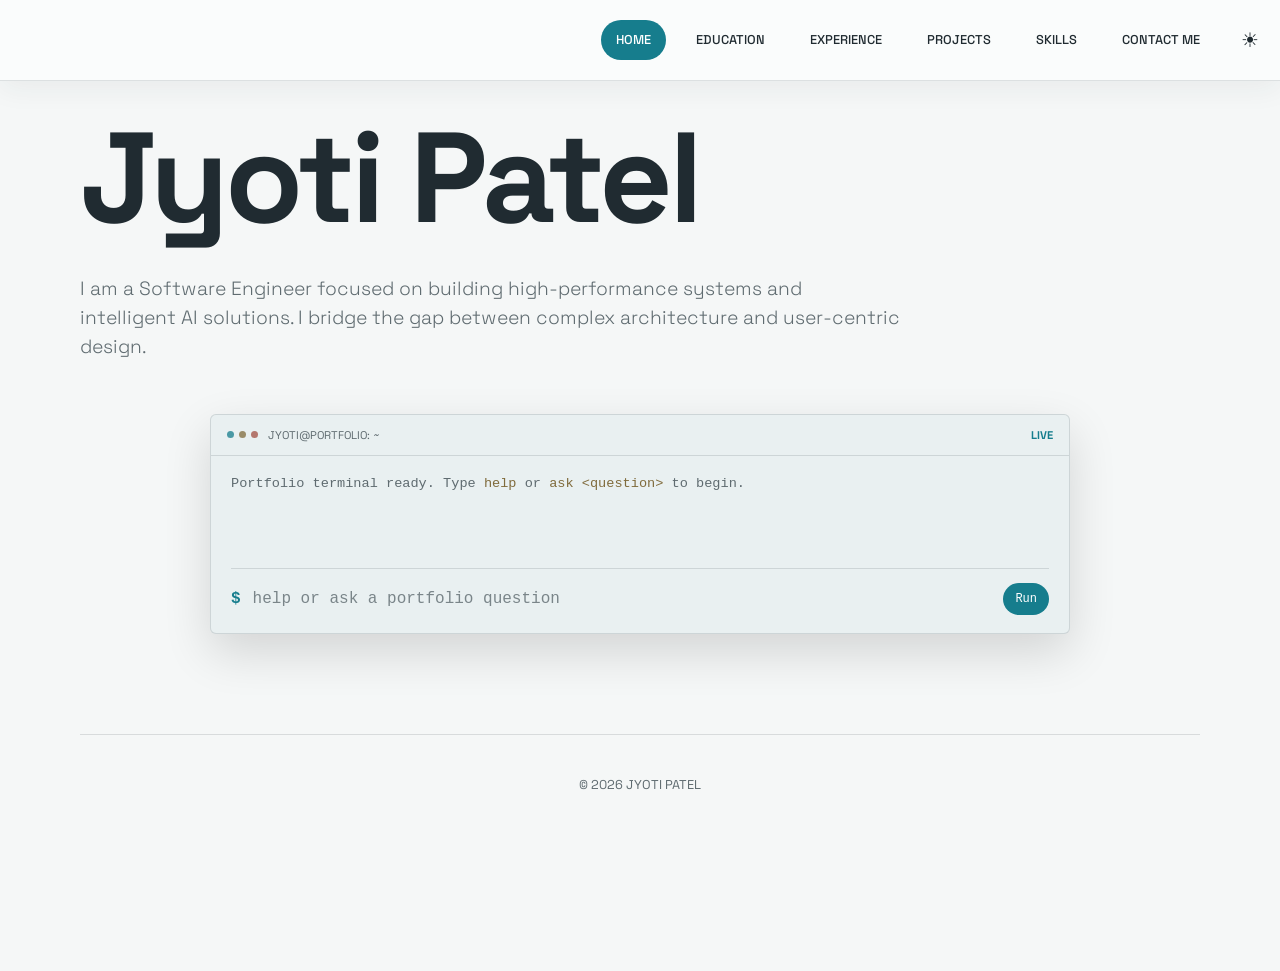
==== index.html @ c955ac4b "Initial portfolio" ====
<!DOCTYPE html>
<html lang="en">
<head>
    <meta charset="UTF-8">
    <title>JYOTI PATEL | SOFTWARE ENGINEER</title>
    <link rel="stylesheet" href="style.css">
</head>
<body>
    <header>
        <nav>
            <ul>
                <li><a href="index.html" class="nav-btn active">Home</a></li>
                <li><a href="education.html" class="nav-btn">Education</a></li>
                <li><a href="experience.html" class="nav-btn">Experience</a></li>
                <li><a href="projects.html" class="nav-btn">Projects</a></li>
                <li><a href="skill.html" class="nav-btn">Skills</a></li>
                <li><a href="contact.html" class="nav-btn">Contact Me</a></li>
                <li>
                    <button class="theme-toggle" type="button" aria-label="Switch to light mode">
                        <span class="theme-toggle__icon" aria-hidden="true">&#9790;</span>
                    </button>
                </li>
            </ul>
        </nav>
    </header>
    <div class="wrapper">
        <section class="hero">
            <h1>Jyoti Patel</h1>
            <div class="summary">
                I am a Software Engineer focused on building high-performance systems and intelligent AI solutions. I bridge the gap between complex architecture and user-centric design.
            </div>
        </section>
        <section class="terminal" aria-label="Interactive portfolio terminal">
            <div class="terminal__bar" aria-hidden="true">
                <span class="terminal__dots"><span></span><span></span><span></span></span>
                <span>jyoti@portfolio: ~</span>
                <span class="terminal__live">LIVE</span>
            </div>
            <div class="terminal__output" id="terminal-output" role="log" aria-live="polite" aria-relevant="additions">
                <p class="terminal__line">Portfolio terminal ready. Type <code>help</code> or <code>ask &lt;question&gt;</code> to begin.</p>
            </div>
            <form class="terminal__form" id="terminal-form" autocomplete="off">
                <label class="terminal__prompt" for="terminal-input">$</label>
                <input id="terminal-input" name="command" type="text" placeholder="help or ask a portfolio question" aria-label="Terminal command" spellcheck="false" autocomplete="off">
                <button class="terminal__submit" type="submit">Run</button>
            </form>
        </section>
        <footer class="site-footer home-footer">
            <div>&copy; 2026 JYOTI PATEL</div>
        </footer>
    </div>
    <script src="script.js"></script>
</body>
</html>
---- style.css ----
@import url('https://fonts.googleapis.com/css2?family=Space+Grotesk:wght@300;500;700&display=swap');

:root {
    color-scheme: light;
    --bg: #F5F7F7;
    --fg: #202B31;
    --accent: #167D8D;
    --muted: #5F6B70;
    --card-bg: #FFFFFF;
    --border: 1px solid rgba(35, 55, 61, 0.14);
    --header-bg: rgba(250, 252, 252, 0.94);
    --control-border: rgba(35, 55, 61, 0.2);
    --accent-soft: rgba(22, 125, 141, 0.12);
    --accent-shadow: rgba(22, 125, 141, 0.2);
    --code-bg: #E9F0F1;
    --code-string: #A34F43;
    --code-property: #806B3C;
    --active-fg: #FFFFFF;
}

:root[data-theme="dark"] {
    color-scheme: dark;
    --bg: #0F172A;
    --fg: #F8FAFC;
    --accent: #38BDF8;
    --muted: #94A3B8;
    --card-bg: #1E293B;
    --border: 1px solid rgba(255, 255, 255, 0.1);
    --header-bg: rgba(15, 23, 42, 0.9);
    --control-border: rgba(255, 255, 255, 0.2);
    --accent-soft: rgba(56, 189, 248, 0.14);
    --accent-shadow: rgba(56, 189, 248, 0.2);
    --code-bg: #111B2E;
    --code-string: #F3A26D;
    --code-property: #E9C46A;
    --active-fg: #0F172A;
}

* { margin: 0; padding: 0; box-sizing: border-box; }
html { scroll-behavior: smooth; }
body { font-family: 'Space Grotesk', sans-serif; background-color: var(--bg); color: var(--fg); line-height: 1.5; min-height: 100vh; }

.wrapper { max-width: 1200px; margin: 0 auto; padding: 120px 40px; }

header {
    position: fixed; top: 0; left: 0; width: 100%; background: var(--header-bg);
    backdrop-filter: blur(10px); border-bottom: var(--border); z-index: 1000;
    box-shadow: 0 8px 28px rgba(32, 43, 49, 0.06);
    padding: 20px 10px; display: flex; justify-content: flex-end; align-items: center;
}

.logo { font-weight: 700; font-size: 1.5rem; color: var(--accent); text-decoration: none; letter-spacing: -1px; }

nav { width: 100%; }
nav ul { display: flex; justify-content: flex-end; align-items: center; flex-wrap: wrap; gap: 15px; list-style: none; }

.nav-btn {
    display: inline-flex; align-items: center; justify-content: center; min-height: 40px;
    padding: 9px 14px; border: 1px solid transparent; border-radius: 999px;
    text-decoration: none; color: var(--fg); font-weight: 500; text-transform: uppercase;
    font-size: 0.8rem; transition: transform 0.18s ease, background-color 0.18s ease, color 0.18s ease;
}

.nav-btn:hover:not(.active) { transform: translateY(-2px); background-color: var(--accent-soft); color: var(--accent); }
.nav-btn.active { background-color: var(--accent); color: var(--active-fg); }
.nav-btn:active { transform: scale(0.96); }
.nav-btn:focus-visible { outline: 2px solid var(--accent); outline-offset: 3px; }

.theme-toggle { display: inline-grid; place-items: center; width: 40px; height: 40px; border: 0; border-radius: 50%; background: transparent; color: var(--fg); cursor: pointer; transition: transform 0.18s ease, background-color 0.18s ease, color 0.18s ease, box-shadow 0.18s ease; }
.theme-toggle:hover { transform: translateY(-2px); background: var(--accent-soft); color: var(--accent); box-shadow: 0 0 0 6px var(--accent-soft); }
.theme-toggle:active { transform: scale(0.9); box-shadow: 0 0 0 3px var(--accent-soft); }
.theme-toggle:focus-visible { outline: 2px solid var(--accent); outline-offset: 3px; }
.theme-toggle__icon { font-size: 1.25rem; line-height: 1; }

.hero h1 { font-size: clamp(3rem, 10vw, 8rem); font-weight: 700; letter-spacing: -4px; line-height: 0.9; margin-bottom: 40px; }
.summary { font-size: 1.2rem; max-width: 700px; font-weight: 300; color: var(--muted); margin-bottom: 60px; }
.hero .summary { max-width: 820px; margin-bottom: 0; }
.code-property { color: var(--code-property); }
.code-string { color: var(--code-string); }
.terminal { width: min(860px, calc(100% - 48px)); min-width: 0; margin: 52px auto 0; overflow: hidden; border: var(--border); border-radius: 6px; background: var(--code-bg); box-shadow: 0 18px 48px rgba(0, 0, 0, 0.14); animation: terminal-float 4.5s ease-in-out infinite; }
.terminal:hover, .terminal:focus-within { animation-play-state: paused; }
@keyframes terminal-float { 0%, 100% { transform: translateY(0); } 50% { transform: translateY(-6px); } }
.terminal__bar { display: flex; align-items: center; gap: 10px; padding: 12px 16px; border-bottom: var(--border); color: var(--muted); font-size: 0.7rem; text-transform: uppercase; }
.terminal__dots { display: inline-flex; gap: 5px; }
.terminal__dots span { width: 7px; height: 7px; border-radius: 50%; background: var(--accent); opacity: 0.75; }
.terminal__dots span:nth-child(2) { background: var(--code-property); }
.terminal__dots span:nth-child(3) { background: var(--code-string); }
.terminal__live { margin-left: auto; color: var(--accent); font-weight: 700; }
.terminal__output { min-height: 112px; max-height: 250px; overflow-y: auto; padding: 18px 20px 8px; font-family: Consolas, 'Courier New', monospace; font-size: 0.85rem; }
.terminal__line { margin-bottom: 10px; color: var(--muted); white-space: pre-wrap; overflow-wrap: anywhere; }
.terminal__line code { color: var(--code-property); }
.terminal__line--command { color: var(--accent); }
.terminal__line--response { color: var(--fg); }
.terminal__line--error { color: var(--code-string); }
.terminal__form { display: flex; align-items: center; gap: 12px; margin: 0 20px; padding: 14px 0 18px; border-top: var(--border); font-family: Consolas, 'Courier New', monospace; }
.terminal__prompt { color: var(--accent); font-weight: 700; }
.terminal__form input { flex: 1; min-width: 0; border: 0; outline: 0; background: transparent; color: var(--fg); font: inherit; }
.terminal__form input::placeholder { color: var(--muted); opacity: 0.8; }
.terminal__form:focus-within { border-color: var(--accent); }
.terminal__submit { padding: 7px 12px; border: 0; border-radius: 999px; background: var(--accent); color: var(--active-fg); font: inherit; font-size: 0.75rem; cursor: pointer; transition: transform 0.18s ease, opacity 0.18s ease; }
.terminal__submit:hover { transform: translateY(-1px); opacity: 0.85; }
.terminal__submit:active { transform: scale(0.96); }
.terminal__submit:focus-visible { outline: 2px solid var(--accent); outline-offset: 3px; }
.skills-intro { max-width: 900px; margin-bottom: 36px; }
.skills-grid { display: grid; grid-template-columns: repeat(auto-fit, minmax(132px, 1fr)); gap: 14px; }
.skill-item { display: flex; min-height: 148px; padding: 20px 12px; flex-direction: column; align-items: center; justify-content: center; gap: 8px; border: var(--border); background: var(--card-bg); text-align: center; transition: transform 0.18s ease, border-color 0.18s ease, box-shadow 0.18s ease; }
.skill-item:hover { transform: translateY(-3px); border-color: var(--accent); box-shadow: 0 10px 24px rgba(0, 0, 0, 0.12); }
.skill-item img { width: 42px; height: 42px; object-fit: contain; }
.skill-item h3 { color: var(--fg); font-size: 0.95rem; }
.skill-item span { color: var(--muted); font-size: 0.65rem; }
.about-vibe { display: grid; grid-template-columns: minmax(0, 0.9fr) minmax(0, 1.1fr); gap: 40px; margin-top: 72px; padding-top: 32px; border-top: var(--border); }
.about-vibe__lead > span { color: var(--accent); font-size: 0.7rem; font-weight: 700; }
.about-vibe__lead h2 { margin-top: 12px; font-size: 2rem; line-height: 1.15; }
.about-vibe__details { display: grid; grid-template-columns: repeat(auto-fit, minmax(160px, 1fr)); gap: 24px; }
.about-vibe__details h3 { margin-bottom: 8px; color: var(--accent); font-size: 0.85rem; }
.about-vibe__details p { color: var(--muted); font-size: 0.9rem; }

.cta-btn {
    display: inline-block; text-decoration: none; background-color: var(--accent); color: var(--active-fg);
    padding: 18px 36px; font-weight: 700; text-transform: uppercase; font-size: 0.9rem; transition: all 0.3s;
}
.cta-btn:hover { transform: translateY(-3px); box-shadow: 0 10px 20px var(--accent-shadow); }

.site-footer { display: flex; flex-direction: column; justify-content: center; align-items: center; gap: 12px; margin-top: 100px; padding: 32px 0 48px; border-top: var(--border); color: var(--muted); font-size: 0.8rem; text-align: center; text-transform: uppercase; }
.home-footer { padding: 40px 0 56px; }

.page-title { font-size: 3rem; margin-bottom: 60px; color: var(--accent); letter-spacing: -2px; }
.education-summary { max-width: 900px; margin: -24px 0 32px; font-size: 1rem; }
.back-home { display: block; width: fit-content; margin: 0 0 32px auto; color: var(--muted); font-size: 0.8rem; text-decoration: none; text-transform: uppercase; transition: color 0.18s ease, transform 0.18s ease; }
.back-home:hover { color: var(--accent); transform: translateX(-3px); }
.back-home:focus-visible { outline: 2px solid var(--accent); outline-offset: 4px; }

/* Ladder UI (Education & Experience) */
.ladder { position: relative; max-width: 800px; margin: 0 auto; padding: 40px 0; }
.ladder::before {
    content: ''; position: absolute; left: 50%; top: 0; bottom: 0; width: 2px;
    background: var(--accent); transform: translateX(-50%); opacity: 0.3;
}
.ladder-step { position: relative; width: 100%; margin-bottom: 60px; display: flex; justify-content: center; align-items: center; }
.ladder-step::before { content: ''; position: absolute; z-index: 2; top: 50%; left: 50%; width: 12px; height: 12px; border: 2px solid var(--accent); border-radius: 50%; background: var(--bg); transform: translate(-50%, -50%); transition: background-color 0.2s ease, box-shadow 0.2s ease; }
.ladder-step::after { content: ''; position: absolute; top: 50%; left: 45%; width: 10%; height: 1px; background: var(--accent); opacity: 0.25; transform: scaleX(0.75); transition: opacity 0.2s ease, transform 0.2s ease; }
.ladder-content { position: relative; z-index: 1; width: 45%; padding: 30px; border: var(--border); border-radius: 8px; background: var(--card-bg); box-shadow: 0 10px 28px rgba(32, 43, 49, 0.07); transition: transform 0.22s ease, border-color 0.22s ease, box-shadow 0.22s ease; }
.ladder-content:hover { z-index: 3; border-color: var(--accent); box-shadow: 0 16px 32px rgba(32, 43, 49, 0.13); }
.ladder-step:nth-child(odd) .ladder-content:hover { transform: translate(5px, -4px); }
.ladder-step:nth-child(even) .ladder-content:hover { transform: translate(-5px, -4px); }
.ladder-step:has(.ladder-content:hover)::before { background: var(--accent); box-shadow: 0 0 0 5px var(--accent-soft); }
.ladder-step:has(.ladder-content:hover)::after { opacity: 0.8; transform: scaleX(1); }
.ladder-step:nth-child(odd) .ladder-content { margin-right: auto; text-align: right; }
.ladder-step:nth-child(even) .ladder-content { margin-left: auto; text-align: left; }
.ladder-content h3 { color: var(--accent); margin-bottom: 5px; }
.ladder-content .sub { font-weight: 700; font-size: 0.9rem; margin-bottom: 5px; }
.ladder-content .date { font-size: 0.8rem; color: var(--muted); }
.ladder-content .grade { display: inline-flex; margin-top: 12px; padding: 5px 9px; align-items: center; gap: 7px; border-radius: 4px; background: var(--accent-soft); color: var(--accent); font-size: 0.78rem; }
.ladder-content .grade span { font-size: 0.62rem; font-weight: 700; text-transform: uppercase; }
.ladder-content .grade strong { font-size: 0.78rem; }

/* Projects Grid */
.project-grid { display: grid; grid-template-columns: repeat(auto-fill, minmax(350px, 1fr)); gap: 30px; }
.project-card {
    background: var(--card-bg); border: var(--border); padding: 40px; text-decoration: none;
    color: var(--fg); transition: all 0.3s; display: flex; flex-direction: column; justify-content: space-between;
}
.project-card:hover { border-color: var(--accent); transform: translateY(-5px); }
.project-card h3 { font-size: 1.8rem; margin-bottom: 15px; color: var(--accent); }
.project-card p { color: var(--muted); margin-bottom: 20px; }
.project-card .link-text { font-weight: 700; text-transform: uppercase; font-size: 0.8rem; letter-spacing: 1px; }

/* Contact Page */
.social-grid { display: flex; flex-wrap: wrap; gap: 15px; margin-bottom: 60px; }
.social-btn {
    display: grid; place-items: center; width: 48px; height: 48px;
    border: 0; border-radius: 50%; background: transparent;
    text-decoration: none; color: var(--muted); transition: transform 0.18s ease, background-color 0.18s ease, color 0.18s ease, box-shadow 0.18s ease;
}
.social-btn svg { width: 22px; height: 22px; fill: none; stroke: currentColor; stroke-width: 1.8; stroke-linecap: round; stroke-linejoin: round; }
.social-btn:hover { transform: translateY(-3px) scale(1.05); background: var(--accent-soft); color: var(--accent); box-shadow: 0 0 0 6px var(--accent-soft); }
.social-btn:active { transform: scale(0.92); box-shadow: 0 0 0 3px var(--accent-soft); }
.social-btn:focus-visible { outline: 2px solid var(--accent); outline-offset: 3px; }

.contact-form { max-width: 600px; display: flex; flex-direction: column; gap: 20px; }
.form-group { display: flex; flex-direction: column; gap: 8px; }
.form-group label { font-size: 0.8rem; text-transform: uppercase; color: var(--muted); font-weight: 700; }
.form-group input, .form-group textarea {
    background: var(--card-bg); border: var(--border); padding: 15px; color: var(--fg);
    font-family: inherit; font-size: 1rem; outline: none;
}
.form-group input:focus, .form-group textarea:focus { border-color: var(--accent); }

@media (max-width: 768px) {
    header { padding: 12px 10px; }
    nav ul { justify-content: center; column-gap: 4px; row-gap: 2px; }
    .nav-btn { min-height: 36px; padding: 8px 10px; font-size: 0.72rem; }
    .hero h1 { font-size: 3rem; }
    .terminal { width: calc(100% - 32px); margin-top: 32px; }
    .home-footer { margin-top: 64px; }
    .terminal__form { margin: 0 14px; gap: 8px; }
    .terminal__output { padding-right: 14px; padding-left: 14px; }
    .about-vibe { grid-template-columns: 1fr; gap: 24px; margin-top: 52px; }
    .ladder::before { left: 20px; }
    .ladder-step { justify-content: flex-start; padding-left: 50px; }
    .ladder-step::before { left: 20px; }
    .ladder-step::after { left: 20px; width: 30px; }
    .ladder-content { width: 100%; margin: 0 !important; text-align: left !important; }
    .hero h1 { font-size: 3rem; }
}

@media (prefers-reduced-motion: reduce) {
    .nav-btn, .theme-toggle, .social-btn, .terminal__submit, .skill-item { transition: none; }
    .nav-btn:hover, .nav-btn:active, .theme-toggle:hover, .theme-toggle:active, .social-btn:hover, .social-btn:active, .terminal__submit:hover, .terminal__submit:active, .skill-item:hover { transform: none; }
    .terminal { animation: none; }
    .ladder-content, .ladder-step::before, .ladder-step::after { transition: none; }
    .ladder-step:nth-child(odd) .ladder-content:hover, .ladder-step:nth-child(even) .ladder-content:hover { transform: none; }
}
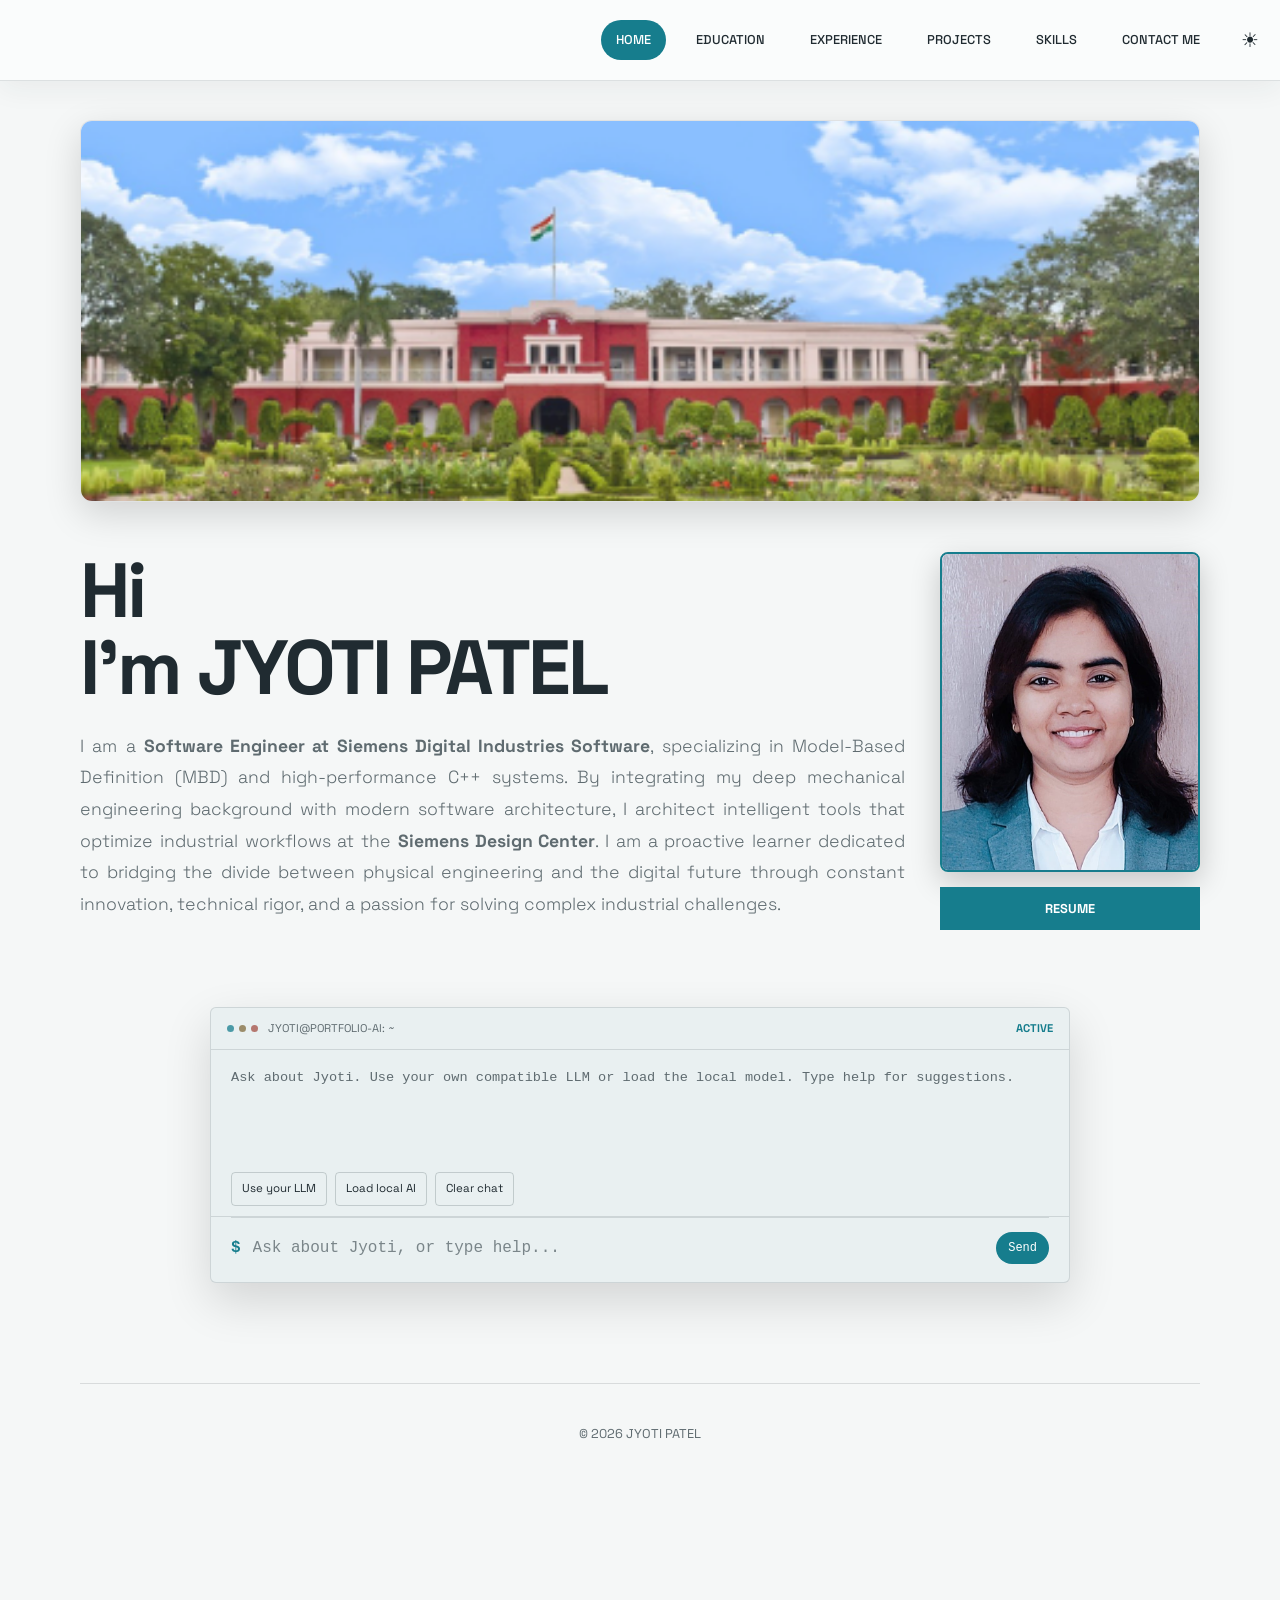
==== commit fc85af0b: "Initial commit - portfolio" ====
--- a/index.html
+++ b/index.html
@@ -1,10 +1,63 @@
-
 <!DOCTYPE html>
 <html lang="en">
 <head>
     <meta charset="UTF-8">
     <title>JYOTI PATEL | SOFTWARE ENGINEER</title>
     <link rel="stylesheet" href="style.css">
+    <style>
+        .hero-layout {
+            position: relative;
+        }
+        .profile-card-right {
+            float: right;
+            width: 260px;
+            margin: 0 0 25px 35px;
+            text-align: center;
+        }
+        .profile-photo {
+            width: 100%;
+            height: 320px;
+            border-radius: 8px;
+            object-fit: cover;
+            border: 2px solid var(--accent);
+            box-shadow: 0 10px 30px rgba(0, 0, 0, 0.2);
+            display: block;
+            margin-bottom: 15px;
+        }
+        .hero-content h1 {
+            font-size: clamp(2.5rem, 6vw, 5rem);
+            font-weight: 900;
+            letter-spacing: -0.04em;
+            line-height: 1;
+            margin-bottom: 25px;
+            color: var(--fg);
+        }
+        .hero-content .summary {
+            font-size: 1.1rem;
+            font-weight: 300;
+            color: var(--muted);
+            line-height: 1.8;
+            text-align: justify;
+            text-justify: inter-word;
+            margin-bottom: 30px;
+        }
+        .clearfix::after {
+            content: "";
+            clear: both;
+            display: table;
+        }
+        @media (max-width: 768px) {
+            .profile-card-right {
+                float: none;
+                width: 100%;
+                max-width: 280px;
+                margin: 0 auto 30px auto;
+            }
+            .profile-photo {
+                height: 280px;
+            }
+        }
+    </style>
 </head>
 <body>
     <header>
@@ -18,38 +71,82 @@
                 <li><a href="contact.html" class="nav-btn">Contact Me</a></li>
                 <li>
                     <button class="theme-toggle" type="button" aria-label="Switch to light mode">
-                        <span class="theme-toggle__icon" aria-hidden="true">&#9790;</span>
+                        <span class="theme-toggle__icon" aria-hidden="true">☾</span>
                     </button>
                 </li>
             </ul>
         </nav>
     </header>
+
     <div class="wrapper">
-        <section class="hero">
-            <h1>Jyoti Patel</h1>
-            <div class="summary">
-                I am a Software Engineer focused on building high-performance systems and intelligent AI solutions. I bridge the gap between complex architecture and user-centric design.
+            
+        <!-- Full Width IIT (ISM) Image Banner -->
+        <div class="full-width-banner">
+            <img src="assets/skills/IITISM.png" alt="IIT (ISM) Dhanbad Campus & Architecture">
+        </div>
+
+        <section class="hero hero-layout clearfix">
+            <div class="profile-card-right">
+                <img src="assets/skills/photo.jpg" alt="Jyoti Patel" class="profile-photo">
+                <a class="cta-btn" href="assets/Jyoti_Patel_Resume.pdf" download style="display: block; width: 100%; padding: 12px 20px; font-size: 0.8rem; text-align: center;">Resume</a>
+            </div>
+
+            <div class="hero-content">
+                <h1>Hi <br> I'm JYOTI PATEL</h1>
+                <div class="summary">
+                    I am a <strong>Software Engineer at Siemens Digital Industries Software</strong>, specializing in Model-Based Definition (MBD) and high-performance C++ systems. By integrating my deep mechanical engineering background with modern software architecture, I architect intelligent tools that optimize industrial workflows at the <strong>Siemens Design Center</strong>. I am a proactive learner dedicated to bridging the divide between physical engineering and the digital future through constant innovation, technical rigor, and a passion for solving complex industrial challenges.
+                </div>
             </div>
         </section>
-        <section class="terminal" aria-label="Interactive portfolio terminal">
+
+        <section class="terminal" aria-label="Interactive portfolio chatbot terminal">
             <div class="terminal__bar" aria-hidden="true">
                 <span class="terminal__dots"><span></span><span></span><span></span></span>
-                <span>jyoti@portfolio: ~</span>
-                <span class="terminal__live">LIVE</span>
+                <span class="terminal__title">jyoti@portfolio-ai: ~</span>
+                <span class="terminal__live">ACTIVE</span>
             </div>
             <div class="terminal__output" id="terminal-output" role="log" aria-live="polite" aria-relevant="additions">
-                <p class="terminal__line">Portfolio terminal ready. Type <code>help</code> or <code>ask &lt;question&gt;</code> to begin.</p>
+                <p class="terminal__line">Ask about Jyoti. Use your own compatible LLM or load the local model. Type <code style="color: var(--accent-color);">help</code> for suggestions.</p>
+            </div>
+            <div class="terminal__toolbar">
+                <button class="terminal__tool-button" id="terminal-llm-settings" type="button">Use your LLM</button>
+                <button class="terminal__tool-button terminal__model-load" id="terminal-ai-toggle" type="button">Load local AI</button>
+                <button class="terminal__tool-button" id="terminal-clear" type="button">Clear chat</button>
             </div>
             <form class="terminal__form" id="terminal-form" autocomplete="off">
                 <label class="terminal__prompt" for="terminal-input">$</label>
-                <input id="terminal-input" name="command" type="text" placeholder="help or ask a portfolio question" aria-label="Terminal command" spellcheck="false" autocomplete="off">
-                <button class="terminal__submit" type="submit">Run</button>
+                <input id="terminal-input" name="command" type="text" placeholder="Ask about Jyoti, or type help..." aria-label="Terminal command or AI prompt" spellcheck="false" autocomplete="off">
+                <button class="terminal__submit" type="submit">Send</button>
             </form>
         </section>
+        <dialog class="llm-dialog" id="llm-settings" aria-labelledby="llm-settings-title">
+            <form class="llm-dialog__form" id="llm-settings-form">
+                <h2 id="llm-settings-title">Connect your LLM</h2>
+                <p>Use an OpenAI-compatible chat completions endpoint. Your key stays in this tab's memory and is sent directly to the endpoint you enter. The endpoint must allow browser requests (CORS).</p>
+                <div class="llm-dialog__field">
+                    <label for="llm-endpoint">Chat completions URL</label>
+                    <input id="llm-endpoint" name="endpoint" type="url" value="https://api.openai.com/v1/chat/completions" required autocomplete="url">
+                </div>
+                <div class="llm-dialog__field">
+                    <label for="llm-model">Model name</label>
+                    <input id="llm-model" name="model" type="text" placeholder="Model ID" required autocomplete="off">
+                </div>
+                <div class="llm-dialog__field">
+                    <label for="llm-api-key">API key <span>(optional for local endpoints)</span></label>
+                    <input id="llm-api-key" name="apiKey" type="password" autocomplete="off" spellcheck="false">
+                </div>
+                <p class="llm-dialog__status" id="llm-settings-status" role="status"></p>
+                <div class="llm-dialog__actions">
+                    <button class="llm-dialog__button" id="llm-clear" type="button">Forget connection</button>
+                    <button class="llm-dialog__button" id="llm-cancel" type="button">Cancel</button>
+                    <button class="llm-dialog__button llm-dialog__button--primary" type="submit">Connect</button>
+                </div>
+            </form>
+        </dialog>
         <footer class="site-footer home-footer">
-            <div>&copy; 2026 JYOTI PATEL</div>
+            <div>© 2026 JYOTI PATEL</div>
         </footer>
     </div>
     <script src="script.js"></script>
 </body>
-</html>
+</html>
--- a/style.css
+++ b/style.css
@@ -73,9 +73,7 @@
 .theme-toggle:focus-visible { outline: 2px solid var(--accent); outline-offset: 3px; }
 .theme-toggle__icon { font-size: 1.25rem; line-height: 1; }
 
-.hero h1 { font-size: clamp(3rem, 10vw, 8rem); font-weight: 700; letter-spacing: -4px; line-height: 0.9; margin-bottom: 40px; }
-.summary { font-size: 1.2rem; max-width: 700px; font-weight: 300; color: var(--muted); margin-bottom: 60px; }
-.hero .summary { max-width: 820px; margin-bottom: 0; }
+.hero h1 { font-size: clamp(3rem, 10vw, 8rem); font-weight: 900; letter-spacing: -0.04em; line-height: 0.9; margin: 0 0 40px 0; color: var(--fg); } .accent-dot { color: var(--accent); } .summary { font-size: 1.2rem; font-weight: 300; color: var(--muted); margin-bottom: 60px; width: 100%; max-width: none; text-align: justify; text-justify: inter-word; }
 .code-property { color: var(--code-property); }
 .code-string { color: var(--code-string); }
 .terminal { width: min(860px, calc(100% - 48px)); min-width: 0; margin: 52px auto 0; overflow: hidden; border: var(--border); border-radius: 6px; background: var(--code-bg); box-shadow: 0 18px 48px rgba(0, 0, 0, 0.14); animation: terminal-float 4.5s ease-in-out infinite; }
@@ -93,6 +91,11 @@
 .terminal__line--command { color: var(--accent); }
 .terminal__line--response { color: var(--fg); }
 .terminal__line--error { color: var(--code-string); }
+.terminal__toolbar { display: flex; align-items: center; flex-wrap: wrap; gap: 8px; padding: 10px 20px; border-bottom: var(--border); }
+.terminal__tool-button { min-height: 34px; padding: 6px 10px; border: 1px solid var(--control-border); border-radius: 4px; background: transparent; color: var(--fg); font: inherit; font-size: 0.72rem; cursor: pointer; }
+.terminal__tool-button:hover { border-color: var(--accent); color: var(--accent); }
+.terminal__tool-button:focus-visible { outline: 2px solid var(--accent); outline-offset: 2px; }
+.terminal__tool-button:disabled { cursor: wait; opacity: 0.65; }
 .terminal__form { display: flex; align-items: center; gap: 12px; margin: 0 20px; padding: 14px 0 18px; border-top: var(--border); font-family: Consolas, 'Courier New', monospace; }
 .terminal__prompt { color: var(--accent); font-weight: 700; }
 .terminal__form input { flex: 1; min-width: 0; border: 0; outline: 0; background: transparent; color: var(--fg); font: inherit; }
@@ -102,6 +105,22 @@
 .terminal__submit:hover { transform: translateY(-1px); opacity: 0.85; }
 .terminal__submit:active { transform: scale(0.96); }
 .terminal__submit:focus-visible { outline: 2px solid var(--accent); outline-offset: 3px; }
+.llm-dialog { width: min(520px, calc(100vw - 32px)); max-height: calc(100vh - 32px); margin: auto; padding: 0; overflow-y: auto; border: var(--border); border-radius: 6px; background: var(--card-bg); color: var(--fg); box-shadow: 0 24px 70px rgba(0, 0, 0, 0.3); }
+.llm-dialog::backdrop { background: rgba(15, 23, 42, 0.62); backdrop-filter: blur(3px); }
+.llm-dialog__form { display: flex; flex-direction: column; gap: 16px; padding: 24px; }
+.llm-dialog__form h2 { font-size: 1.35rem; line-height: 1.25; }
+.llm-dialog__form > p { color: var(--muted); font-size: 0.85rem; line-height: 1.6; }
+.llm-dialog__field { display: flex; flex-direction: column; gap: 6px; }
+.llm-dialog__field label { font-size: 0.78rem; font-weight: 700; }
+.llm-dialog__field label span { color: var(--muted); font-weight: 400; }
+.llm-dialog__field input { width: 100%; min-height: 40px; padding: 9px 10px; border: var(--border); border-radius: 3px; background: var(--bg); color: var(--fg); font: inherit; font-size: 0.85rem; }
+.llm-dialog__field input:focus { outline: 2px solid var(--accent); outline-offset: 1px; }
+.llm-dialog__status { min-height: 1.2em; }
+.llm-dialog__actions { display: flex; flex-wrap: wrap; justify-content: flex-end; gap: 8px; }
+.llm-dialog__button { min-height: 38px; padding: 8px 12px; border: 1px solid var(--control-border); border-radius: 4px; background: transparent; color: var(--fg); font: inherit; font-size: 0.75rem; cursor: pointer; }
+.llm-dialog__button:hover { border-color: var(--accent); color: var(--accent); }
+.llm-dialog__button--primary { border-color: var(--accent); background: var(--accent); color: var(--active-fg); }
+.llm-dialog__button:focus-visible { outline: 2px solid var(--accent); outline-offset: 2px; }
 .skills-intro { max-width: 900px; margin-bottom: 36px; }
 .skills-grid { display: grid; grid-template-columns: repeat(auto-fit, minmax(132px, 1fr)); gap: 14px; }
 .skill-item { display: flex; min-height: 148px; padding: 20px 12px; flex-direction: column; align-items: center; justify-content: center; gap: 8px; border: var(--border); background: var(--card-bg); text-align: center; transition: transform 0.18s ease, border-color 0.18s ease, box-shadow 0.18s ease; }
@@ -126,10 +145,284 @@
 .home-footer { padding: 40px 0 56px; }
 
 .page-title { font-size: 3rem; margin-bottom: 60px; color: var(--accent); letter-spacing: -2px; }
-.education-summary { max-width: 900px; margin: -24px 0 32px; font-size: 1rem; }
 .back-home { display: block; width: fit-content; margin: 0 0 32px auto; color: var(--muted); font-size: 0.8rem; text-decoration: none; text-transform: uppercase; transition: color 0.18s ease, transform 0.18s ease; }
 .back-home:hover { color: var(--accent); transform: translateX(-3px); }
 .back-home:focus-visible { outline: 2px solid var(--accent); outline-offset: 4px; }
+
+
+.project-page .section-subtitle {
+    font-size: 0.9rem;
+    letter-spacing: 0.2rem;
+    color: var(--accent);
+    margin: 40px 0 20px 0;
+    border-bottom: 1px solid rgba(255, 255, 255, 0.1);
+    padding-bottom: 10px;
+    text-transform: uppercase;
+}
+
+
+.project-page .portfolio-intro h3 {
+    font-size: 0.8rem;
+    letter-spacing: 0.2rem;
+    text-transform: uppercase;
+    color: var(--accent);
+    margin-bottom: 12px;
+}
+
+.project-page .portfolio-intro p {
+    color: var(--muted);
+    max-width: 820px;
+    line-height: 1.8;
+    font-size: 1rem;
+}
+
+.project-page .project-grid {
+    margin-bottom: 60px;
+}
+
+.project-page .project-card {
+    position: relative;
+    background: rgba(255, 255, 255, 0.02);
+    border: 1px solid rgba(255, 255, 255, 0.14);
+    border-radius: 18px;
+    padding: 35px;
+    display: flex;
+    flex-direction: column;
+    justify-content: space-between;
+    text-decoration: none;
+    color: inherit;
+    transition: all 0.3s ease;
+    box-shadow: inset 0 0 0 1px rgba(255, 255, 255, 0.04);
+}
+
+.project-page .project-card::before {
+    content: "";
+    position: absolute;
+    inset: 10px;
+    border: 1px solid rgba(56, 189, 248, 0.18);
+    border-radius: 12px;
+    pointer-events: none;
+}
+
+.project-page .project-card:hover {
+    border-color: var(--accent);
+    background: rgba(56, 189, 248, 0.12);
+    transform: translateY(-4px);
+    box-shadow: 0 16px 32px rgba(56, 189, 248, 0.12), inset 0 0 0 1px rgba(56, 189, 248, 0.18);
+}
+
+.project-page .project-card h3 {
+    font-size: 1.4rem;
+    line-height: 1.3;
+    margin-bottom: 15px;
+    color: var(--fg);
+}
+
+.project-page .project-card p {
+    font-size: 0.95rem;
+    color: var(--muted);
+    line-height: 1.7;
+    margin-bottom: 25px;
+}
+
+.project-page .link-text {
+    font-size: 0.8rem;
+    letter-spacing: 0.1rem;
+    text-transform: uppercase;
+    color: var(--fg);
+    display: inline-flex;
+    align-items: center;
+    gap: 8px;
+    font-weight: 600;
+}
+
+.project-page .project-card:hover .link-text {
+    color: var(--accent);
+}
+
+/* Shared detail-page styles */
+.project-meta {
+    font-size: 0.85rem;
+    letter-spacing: 0.15rem;
+    color: var(--accent);
+    text-transform: uppercase;
+    margin-bottom: 10px;
+    font-weight: 600;
+}
+
+.project-detail .page-title {
+    line-height: 1.2;
+    width: 100%;
+    margin-bottom: 25px;
+    font-size: 2.5rem;
+    text-align: left;
+    max-width: none;
+}
+
+.project-detail .summary,
+.project-summary {
+    width: 100%;
+    max-width: none;
+    font-size: 1.1rem;
+    color: var(--fg);
+    margin-bottom: 50px;
+    border-left: 2px solid var(--accent);
+    padding-left: 20px;
+    text-align: justify;
+    text-justify: inter-word;
+    line-height: 1.8;
+    font-style: italic;
+}
+
+.project-detail ~ .ladder-content,
+.project-detail ~ .project-section {
+    width: 100%;
+    max-width: none;
+    margin-bottom: 40px;
+    display: block;
+    clear: both;
+    text-align: justify;
+}
+
+.project-detail ~ .ladder-content h3,
+.project-detail ~ .project-section h3 {
+    font-size: 0.9rem;
+    letter-spacing: 0.2rem;
+    text-transform: uppercase;
+    margin-bottom: 15px;
+    color: var(--fg);
+    opacity: 0.8;
+    border-bottom: 1px solid rgba(255, 255, 255, 0.1);
+    padding-bottom: 10px;
+}
+
+.project-detail ~ .ladder-content p,
+.project-detail ~ .project-section p {
+    width: 100%;
+    max-width: none;
+    color: var(--muted);
+    line-height: 1.9;
+    text-align: justify;
+    text-justify: inter-word;
+    margin-bottom: 12px;
+    display: block;
+    font-size: 1.02rem;
+}
+
+.project-detail ~ .ladder-content ul,
+.project-detail ~ .project-section ul {
+    width: 100%;
+    max-width: none;
+    margin-top: 12px;
+    padding-left: 20px;
+    color: var(--muted);
+    line-height: 1.9;
+    text-align: justify;
+    text-justify: inter-word;
+}
+
+.project-detail ~ .ladder-content li,
+.project-detail ~ .project-section li {
+    margin-bottom: 8px;
+}
+
+.project-detail ~ .project-final-section {
+    margin-bottom: 80px;
+}
+
+.project-detail .supervisor-box {
+    margin-bottom: 35px;
+    padding: 12px;
+    border: 1px solid rgba(255, 255, 255, 0.1);
+    display: inline-block;
+    background: rgba(255, 255, 255, 0.02);
+}
+
+.project-detail .supervisor-box span {
+    font-size: 0.7rem;
+    text-transform: uppercase;
+    letter-spacing: 0.15rem;
+    opacity: 0.5;
+    display: block;
+    margin-bottom: 4px;
+}
+
+.project-detail .supervisor-box strong {
+    display: block;
+    margin-bottom: 6px;
+}
+
+.project-detail ~ .ladder-content .skill-tags,
+.project-detail ~ .project-section .skill-tags {
+    display: flex;
+    gap: 12px;
+    flex-wrap: wrap;
+    list-style: none;
+    padding: 0;
+    margin-top: 10px;
+}
+
+.project-detail ~ .ladder-content .skill-tag,
+.project-detail ~ .project-section .skill-tag {
+    font-size: 0.75rem;
+    letter-spacing: 0.1rem;
+    text-transform: uppercase;
+    border: 1px solid rgba(125, 211, 252, 0.55);
+    padding: 6px 16px;
+    color: #0f172a;
+    background: linear-gradient(135deg, rgba(191, 219, 254, 0.9), rgba(147, 197, 253, 0.8));
+    border-radius: 999px;
+    transition: all 0.3s ease;
+    box-shadow: 0 0 0 1px rgba(147, 197, 253, 0.25);
+}
+
+.project-detail ~ .ladder-content .skill-tag:hover,
+.project-detail ~ .project-section .skill-tag:hover {
+    border-color: rgba(96, 165, 250, 0.9);
+    background: linear-gradient(135deg, rgba(219, 234, 254, 1), rgba(191, 219, 254, 0.9));
+    transform: translateY(-1px);
+}
+
+.skill-category {
+    margin-bottom: 50px;
+}
+
+.skill-category h3 {
+    font-size: 0.9rem;
+    letter-spacing: 0.2rem;
+    text-transform: uppercase;
+    margin-bottom: 25px;
+    color: var(--fg);
+    opacity: 0.8;
+    border-bottom: 1px solid rgba(255, 255, 255, 0.1);
+    padding-bottom: 10px;
+}
+
+.education-summary {
+    width: 100%;
+    text-align: justify;
+    text-justify: inter-word;
+    line-height: 1.8;
+    margin-bottom: 50px;
+    color: var(--fg);
+}
+
+.education-page .ladder {
+    width: 100%;
+    text-align: left;
+}
+
+.education-page .ladder-step {
+    margin-bottom: 40px;
+}
+
+.education-page .ladder-content h3 {
+    margin-bottom: 5px;
+}
+
+.education-page .grade span {
+    margin-right: 10px;
+}
 
 /* Ladder UI (Education & Experience) */
 .ladder { position: relative; max-width: 800px; margin: 0 auto; padding: 40px 0; }
@@ -195,14 +488,15 @@
     .terminal { width: calc(100% - 32px); margin-top: 32px; }
     .home-footer { margin-top: 64px; }
     .terminal__form { margin: 0 14px; gap: 8px; }
+    .terminal__toolbar { padding-right: 14px; padding-left: 14px; }
     .terminal__output { padding-right: 14px; padding-left: 14px; }
+    .llm-dialog__form { padding: 20px; }
     .about-vibe { grid-template-columns: 1fr; gap: 24px; margin-top: 52px; }
     .ladder::before { left: 20px; }
     .ladder-step { justify-content: flex-start; padding-left: 50px; }
     .ladder-step::before { left: 20px; }
     .ladder-step::after { left: 20px; width: 30px; }
     .ladder-content { width: 100%; margin: 0 !important; text-align: left !important; }
-    .hero h1 { font-size: 3rem; }
 }
 
 @media (prefers-reduced-motion: reduce) {
@@ -212,3 +506,57 @@
     .ladder-content, .ladder-step::before, .ladder-step::after { transition: none; }
     .ladder-step:nth-child(odd) .ladder-content:hover, .ladder-step:nth-child(even) .ladder-content:hover { transform: none; }
 }
+
+@media (max-width: 768px) {
+    header { padding: 12px 10px; }
+    nav ul { justify-content: center; column-gap: 4px; row-gap: 2px; }
+    .nav-btn { min-height: 36px; padding: 8px 10px; font-size: 0.72rem; }
+    .hero h1 { font-size: 3rem; }
+    .terminal { width: calc(100% - 32px); margin-top: 32px; }
+    .home-footer { margin-top: 64px; }
+    .terminal__form { margin: 0 14px; gap: 8px; }
+    .terminal__toolbar { padding-right: 14px; padding-left: 14px; }
+    .terminal__output { padding-right: 14px; padding-left: 14px; }
+    .llm-dialog__form { padding: 20px; }
+    .about-vibe { grid-template-columns: 1fr; gap: 24px; margin-top: 52px; }
+    .profile-card-right {
+        float: none;
+        width: 100%;
+        max-width: 280px;
+        margin: 0 auto 30px auto;
+    }
+    .profile-photo {
+        height: 280px;
+    }
+    .full-width-banner { height: 220px; }
+    .ladder::before { left: 20px; }
+    .ladder-step { justify-content: flex-start; padding-left: 50px; }
+    .ladder-step::before { left: 20px; }
+    .ladder-step::after { left: 20px; width: 30px; }
+    .ladder-content { width: 100%; margin: 0 !important; text-align: left !important; }
+}
+
+/* Page-Width Zoomable Banner */
+.full-width-banner {
+    width: 100%;
+    max-width: 100%;
+    margin: 0 0 50px 0;
+    overflow: hidden;
+    border: var(--border);
+    border-radius: 12px;
+    box-shadow: 0 12px 36px rgba(0, 0, 0, 0.15);
+    background: var(--card-bg);
+}
+.full-width-banner img {
+    width: 100%;
+    height: 380px;
+    object-fit: cover;
+    object-position: center;
+    display: block;
+    opacity: 0.9;
+    transition: transform 0.3s cubic-bezier(0.25, 1, 0.5, 1), opacity 0.3s ease;
+}
+.full-width-banner:hover img {
+    transform: scale(1.04);
+    opacity: 1;
+}
